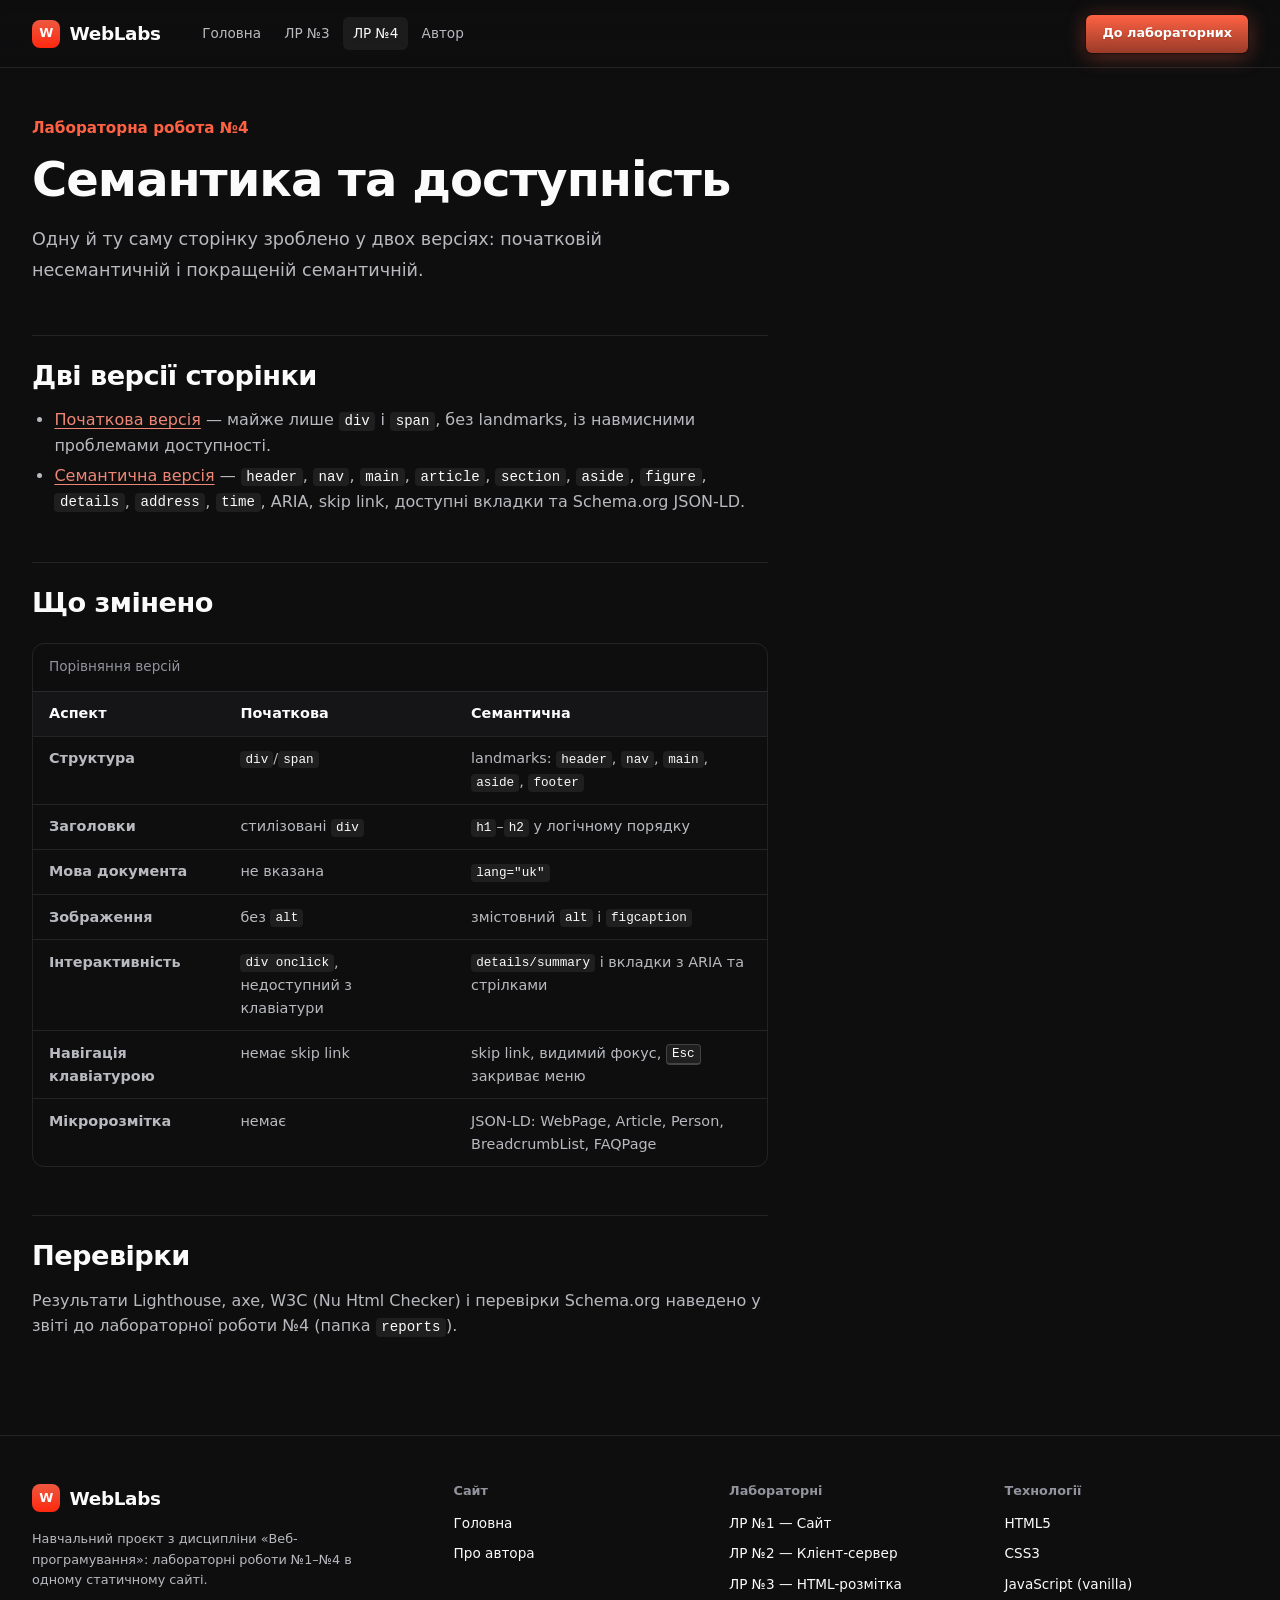
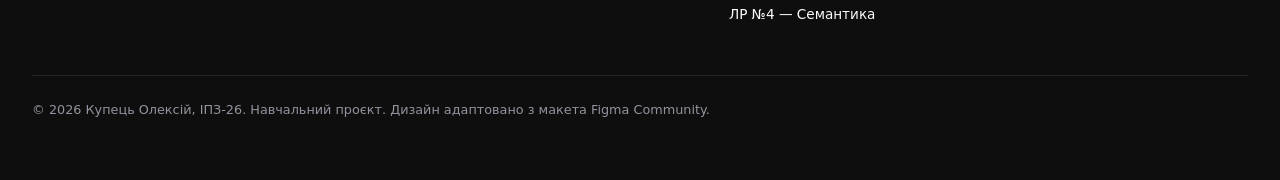
==== labs/lab4/index.html @ 7a98084d "feat(nav): link lab pages from header and home, add lab4 overview, fix logo accessible name" ====
<!DOCTYPE html>
<html lang="uk">
<head>
  <meta charset="utf-8">
  <meta name="viewport" content="width=device-width, initial-scale=1">
  <title>ЛР №4 — Семантика та доступність</title>
  <meta name="description" content="Лабораторна робота №4: несемантична та семантична версії сторінки, ARIA, JSON-LD і аудити.">
  <meta name="theme-color" content="#0e0e0f">
  <link rel="icon" href="../../assets/img/favicon.svg" type="image/svg+xml">
  <link rel="stylesheet" href="../../assets/css/style.css">
  <link rel="stylesheet" href="../../assets/css/article.css">
</head>
<body>
<a class="skip-link" href="#main">Перейти до основного вмісту</a>
<header class="site-header">
  <div class="container">
    <a class="logo" href="../../index.html"><span class="logo-mark" aria-hidden="true">W</span>WebLabs</a>
    <button class="nav-toggle" type="button" aria-expanded="false" aria-controls="primary-nav" aria-label="Меню"><span></span></button>
    <nav class="primary-nav" id="primary-nav" aria-label="Головна навігація">
      <ul class="nav-list"><li><a href="../../index.html">Головна</a></li><li><a href="../../labs/lab3/document.html">ЛР №3</a></li><li><a href="../../labs/lab4/index.html" aria-current="page">ЛР №4</a></li><li><a href="../../about.html">Автор</a></li></ul>
    </nav>
    <div class="header-actions"><a class="btn btn-primary" href="../../index.html#labs">До лабораторних</a></div>
  </div>
</header>
<main id="main" class="doc">
  <div class="container">
    <article class="prose" aria-labelledby="title">
      <header>
        <p class="eyebrow">Лабораторна робота №4</p>
        <h1 id="title">Семантика та доступність</h1>
        <p class="lead">Одну й ту саму сторінку зроблено у двох версіях: початковій несемантичній і покращеній семантичній.</p>
      </header>
      <section aria-labelledby="versions">
        <h2 id="versions">Дві версії сторінки</h2>
        <ul>
          <li><a href="before.html">Початкова версія</a> — майже лише <code>div</code> і <code>span</code>, без landmarks, із навмисними проблемами доступності.</li>
          <li><a href="after.html">Семантична версія</a> — <code>header</code>, <code>nav</code>, <code>main</code>, <code>article</code>, <code>section</code>, <code>aside</code>, <code>figure</code>, <code>details</code>, <code>address</code>, <code>time</code>, ARIA, skip link, доступні вкладки та Schema.org JSON-LD.</li>
        </ul>
      </section>
      <section aria-labelledby="diff">
        <h2 id="diff">Що змінено</h2>
        <div class="table-wrap">
          <table>
            <caption>Порівняння версій</caption>
            <thead><tr><th scope="col">Аспект</th><th scope="col">Початкова</th><th scope="col">Семантична</th></tr></thead>
            <tbody>
              <tr><th scope="row">Структура</th><td><code>div</code>/<code>span</code></td><td>landmarks: <code>header</code>, <code>nav</code>, <code>main</code>, <code>aside</code>, <code>footer</code></td></tr>
              <tr><th scope="row">Заголовки</th><td>стилізовані <code>div</code></td><td><code>h1</code>–<code>h2</code> у логічному порядку</td></tr>
              <tr><th scope="row">Мова документа</th><td>не вказана</td><td><code>lang="uk"</code></td></tr>
              <tr><th scope="row">Зображення</th><td>без <code>alt</code></td><td>змістовний <code>alt</code> і <code>figcaption</code></td></tr>
              <tr><th scope="row">Інтерактивність</th><td><code>div onclick</code>, недоступний з клавіатури</td><td><code>details/summary</code> і вкладки з ARIA та стрілками</td></tr>
              <tr><th scope="row">Навігація клавіатурою</th><td>немає skip link</td><td>skip link, видимий фокус, <kbd>Esc</kbd> закриває меню</td></tr>
              <tr><th scope="row">Мікророзмітка</th><td>немає</td><td>JSON-LD: WebPage, Article, Person, BreadcrumbList, FAQPage</td></tr>
            </tbody>
          </table>
        </div>
      </section>
      <section aria-labelledby="audits">
        <h2 id="audits">Перевірки</h2>
        <p>Результати Lighthouse, axe, W3C (Nu Html Checker) і перевірки Schema.org наведено у звіті до лабораторної роботи №4 (папка <code>reports</code>).</p>
      </section>
    </article>
  </div>
</main>
<footer class="site-footer">
  <div class="container">
    <div class="footer-grid">
      <div>
        <a class="logo" href="../../index.html"><span class="logo-mark" aria-hidden="true">W</span>WebLabs</a>
        <p class="footer-note">Навчальний проєкт з дисципліни «Веб-програмування»: лабораторні роботи №1–№4 в одному статичному сайті.</p>
      </div>
      <div><h2>Сайт</h2><ul><li><a href="../../index.html">Головна</a></li><li><a href="../../about.html">Про автора</a></li></ul></div>
      <div><h2>Лабораторні</h2><ul><li><a href="../../index.html#labs">ЛР №1 — Сайт</a></li><li>ЛР №2 — Клієнт-сервер</li><li><a href="../../labs/lab3/document.html">ЛР №3 — HTML-розмітка</a></li><li><a href="../../labs/lab4/index.html">ЛР №4 — Семантика</a></li></ul></div>
      <div><h2>Технології</h2><ul><li>HTML5</li><li>CSS3</li><li>JavaScript (vanilla)</li></ul></div>
    </div>
    <p class="copyright">© <span id="year">2026</span> Купець Олексій, ІПЗ-26. Навчальний проєкт. Дизайн адаптовано з макета Figma Community.</p>
  </div>
</footer>
<script src="../../assets/js/main.js" defer></script>
</body>
</html>
---- assets/css/style.css ----
/* ==========================================================================
   Веб-програмування — спільні стилі для всіх лабораторних
   Дизайн адаптовано з Figma Community (темна тема, акцент #ff6243, шрифт Inter)
   ========================================================================== */

/* ---------- Design tokens ---------- */
:root {
  --bg: #0e0e0f;
  --bg-elevated: #151517;
  --surface: #1a1a1d;
  --border: rgba(255, 255, 255, 0.09);
  --border-strong: rgba(255, 255, 255, 0.16);
  --text: #fbfbfc;
  --text-muted: #b9babf;
  --text-dim: #92939d;
  --accent: #ff6243;
  --accent-light: #ef8776;
  --accent-dark: #ec5940;
  --accent-deep: #ff280f;
  --success: #3ecf8e;

  --font-sans: "Inter", system-ui, -apple-system, "Segoe UI", Roboto, Arial, sans-serif;
  --font-mono: ui-monospace, "SFMono-Regular", Menlo, Consolas, monospace;

  --radius-sm: 6px;
  --radius-md: 12px;
  --radius-lg: 20px;
  --container: 1216px;
  --header-h: 68px;

  --shadow-accent: 0 0 0 1px rgba(0, 0, 0, 0.2), 0 1px 4px rgba(0, 0, 0, 0.5),
    0 3px 20px rgba(255, 100, 69, 0.4);
}

/* ---------- Reset / base ---------- */
*, *::before, *::after { box-sizing: border-box; }
html { scroll-behavior: smooth; scroll-padding-top: calc(var(--header-h) + 16px); }
body {
  margin: 0;
  background: var(--bg);
  color: var(--text);
  font-family: var(--font-sans);
  font-size: 1rem;
  line-height: 1.6;
  -webkit-font-smoothing: antialiased;
}
img, svg { max-width: 100%; display: block; }
a { color: inherit; text-decoration: none; }
p { margin: 0 0 1em; }
h1, h2, h3, h4 { margin: 0; line-height: 1.15; letter-spacing: -0.02em; }
ul { margin: 0; padding: 0; list-style: none; }
:focus-visible { outline: 2px solid var(--accent); outline-offset: 3px; border-radius: 4px; }

.container { width: min(100% - 2rem, var(--container)); margin-inline: auto; }
.visually-hidden {
  position: absolute; width: 1px; height: 1px; margin: -1px; padding: 0;
  overflow: hidden; clip: rect(0 0 0 0); white-space: nowrap; border: 0;
}
.skip-link {
  position: absolute; left: 1rem; top: -4rem; z-index: 200;
  background: var(--accent); color: #fff; padding: .6rem 1rem; border-radius: var(--radius-sm);
  font-weight: 600; transition: top .15s;
}
.skip-link:focus { top: 1rem; }

/* ---------- Typography helpers ---------- */
.eyebrow { color: var(--accent); font-size: .95rem; font-weight: 600; margin-bottom: .75rem; }
.title-xl { font-size: clamp(2.25rem, 6vw, 3.9rem); font-weight: 600; letter-spacing: -0.035em; line-height: 1.14; }
.title-lg { font-size: clamp(1.8rem, 4vw, 2.9rem); font-weight: 600; letter-spacing: -0.03em; line-height: 1.2; }
.lead { color: var(--text-muted); font-size: 1.1rem; line-height: 1.8; max-width: 38rem; }
.accent-text {
  background: linear-gradient(180deg, var(--accent-dark), var(--accent-deep));
  -webkit-background-clip: text; background-clip: text; color: transparent;
}
.text-center { text-align: center; }
.text-center .lead { margin-inline: auto; }

/* ---------- Buttons ---------- */
.btn {
  display: inline-flex; align-items: center; justify-content: center; gap: .5rem;
  height: 38px; padding: 0 1rem; border-radius: var(--radius-sm);
  font: 600 .8rem/1 var(--font-sans); cursor: pointer; border: 0;
  transition: transform .15s, filter .15s, background .15s;
}
.btn:hover { transform: translateY(-1px); }
.btn-primary {
  color: #fff; box-shadow: var(--shadow-accent); text-shadow: 0 1px 2px rgba(0, 0, 0, .15);
  background: linear-gradient(180deg, rgba(0,0,0,0), rgba(0,0,0,.4)), var(--accent);
}
.btn-primary:hover { filter: brightness(1.08); }
.btn-ghost { color: var(--text); background: rgba(255,255,255,.02); box-shadow: 0 0 0 1px var(--border-strong); }
.btn-ghost:hover { background: rgba(255,255,255,.07); }
.btn-lg { height: 44px; padding: 0 1.4rem; font-size: .9rem; }

/* ---------- Header / nav ---------- */
.site-header {
  position: sticky; top: 0; z-index: 100; height: var(--header-h);
  background: linear-gradient(180deg, rgba(14,14,15,.96), rgba(14,14,15,.8));
  backdrop-filter: blur(10px); border-bottom: 1px solid var(--border);
}
.site-header .container { height: 100%; display: flex; align-items: center; gap: 2rem; }
.logo { display: inline-flex; align-items: center; gap: .6rem; font-weight: 700; font-size: 1.15rem; letter-spacing: -0.02em; }
.logo-mark {
  width: 28px; height: 28px; border-radius: 8px; display: grid; place-items: center;
  background: linear-gradient(180deg, var(--accent-dark), var(--accent-deep)); color: #fff; font-size: .8rem;
}
.nav-list { display: flex; gap: .25rem; }
.nav-list a {
  display: block; padding: .35rem .6rem; border-radius: var(--radius-sm);
  font-size: .85rem; font-weight: 500; color: var(--text-muted); transition: color .15s, background .15s;
}
.nav-list a:hover, .nav-list a[aria-current="page"] { color: var(--text); background: rgba(255,255,255,.06); }
.header-actions { margin-left: auto; display: flex; gap: .75rem; }
.nav-toggle {
  display: none; margin-left: auto; width: 40px; height: 40px; border-radius: var(--radius-sm);
  background: transparent; border: 1px solid var(--border-strong); color: var(--text); cursor: pointer;
}
.nav-toggle span, .nav-toggle span::before, .nav-toggle span::after {
  display: block; width: 18px; height: 2px; background: currentColor; position: relative; margin: auto; transition: .2s;
}
.nav-toggle span::before, .nav-toggle span::after { content: ""; position: absolute; left: 0; }
.nav-toggle span::before { top: -6px; } .nav-toggle span::after { top: 6px; }

/* ---------- Hero ---------- */
.hero { position: relative; padding: 5.5rem 0 4rem; text-align: center; overflow: hidden; isolation: isolate; }
.hero::before {
  content: ""; position: absolute; inset: -20% 0 auto; height: 520px; z-index: -1;
  background: radial-gradient(ellipse at 50% 0%, rgba(255,98,67,.28), transparent 62%);
}
.hero .lead { margin: 1.5rem auto 2rem; }
.hero-actions { display: flex; gap: 1rem; justify-content: center; flex-wrap: wrap; }

.stats { display: grid; grid-template-columns: repeat(3, 1fr); gap: 1rem; margin-top: 4rem; }
.stat { display: flex; flex-direction: column-reverse; padding: 1.25rem; border: 1px solid var(--border); border-radius: var(--radius-md); background: var(--bg-elevated); }
.stat-value { margin: 0; font-size: 1.9rem; font-weight: 600; letter-spacing: -0.03em; }
.stat-label { color: var(--text-dim); font-size: .85rem; }

/* ---------- Sections / cards ---------- */
.section { padding: 5rem 0; border-top: 1px solid var(--border); }
.section-head { margin-bottom: 3rem; }
.card-grid { display: grid; gap: 1rem; grid-template-columns: repeat(4, 1fr); }
.card {
  position: relative; display: flex; flex-direction: column; gap: .6rem; padding: 1.5rem;
  background: var(--bg-elevated); border: 1px solid var(--border); border-radius: var(--radius-md);
  transition: border-color .2s, transform .2s, background .2s;
}
a.card:hover { border-color: rgba(255,98,67,.5); transform: translateY(-3px); background: var(--surface); }
.card-icon {
  width: 44px; height: 44px; border-radius: 10px; display: grid; place-items: center;
  color: var(--accent); background: rgba(255,98,67,.1); border: 1px solid rgba(255,98,67,.25);
  font-weight: 700;
}
.card h3 { font-size: 1.05rem; letter-spacing: -0.01em; }
.card p { color: var(--text-muted); font-size: .9rem; margin: 0; }
.badge {
  align-self: flex-start; margin-top: auto; font-size: .72rem; font-weight: 600; padding: .2rem .55rem;
  border-radius: 999px; border: 1px solid var(--border-strong); color: var(--text-dim);
}
.badge-ok { color: var(--success); border-color: rgba(62,207,142,.4); }
.badge-todo { color: var(--accent-light); border-color: rgba(255,98,67,.35); }

.split { display: grid; grid-template-columns: 1fr 1fr; gap: 3rem; align-items: center; }
.panel { padding: 2rem; border-radius: var(--radius-lg); border: 1px solid var(--border); background: var(--bg-elevated); }
.facts { display: grid; gap: .9rem; }
.facts div { display: flex; justify-content: space-between; gap: 1rem; padding-bottom: .9rem; border-bottom: 1px solid var(--border); font-size: .92rem; }
.facts dt { color: var(--text-dim); }
.facts dd { margin: 0; font-weight: 500; text-align: right; }
.placeholder { color: var(--accent-light); font-style: italic; }

.code-block {
  font: .82rem/1.7 var(--font-mono); padding: 1.25rem; border-radius: var(--radius-md); overflow-x: auto;
  background: #0a0a0b; border: 1px solid var(--border); color: #d6d7dc;
}

/* ---------- CTA / footer ---------- */
.cta {
  margin: 0 auto 4rem; padding: 4rem 1.5rem; text-align: center; border-radius: var(--radius-lg);
  background: linear-gradient(180deg, #ff6a4a, #d9381f); box-shadow: 0 20px 60px rgba(255,98,67,.2);
}
.cta p { color: rgba(255,255,255,.88); margin: 1rem 0 1.75rem; }
.cta .btn { background: #fff; color: #1a0a06; box-shadow: none; text-shadow: none; }
.site-footer { border-top: 1px solid var(--border); padding: 3rem 0; }
.footer-grid { display: grid; grid-template-columns: 1.6fr repeat(3, 1fr); gap: 2rem; }
.footer-grid h2 { font-size: .8rem; color: var(--text-dim); font-weight: 600; letter-spacing: 0; margin-bottom: .9rem; }
.footer-grid li { margin-bottom: .55rem; font-size: .85rem; }
.footer-grid a:hover { color: var(--accent-light); }
.footer-note { color: var(--text-muted); font-size: .8rem; max-width: 22rem; margin-top: 1rem; }
.copyright { margin-top: 2.5rem; padding-top: 1.5rem; border-top: 1px solid var(--border); color: var(--text-dim); font-size: .8rem; }

/* ---------- Reveal animation ---------- */
.reveal { opacity: 0; transform: translateY(16px); transition: opacity .6s, transform .6s; }
.reveal.is-visible { opacity: 1; transform: none; }
@media (prefers-reduced-motion: reduce) {
  html { scroll-behavior: auto; }
  .reveal { opacity: 1; transform: none; transition: none; }
  * { animation: none !important; }
}

/* ---------- Responsive ---------- */
@media (max-width: 1024px) { .card-grid { grid-template-columns: repeat(2, 1fr); } }
@media (max-width: 860px) {
  .nav-toggle { display: block; }
  .header-actions { display: none; }
  .primary-nav {
    position: absolute; inset: var(--header-h) 0 auto 0; background: var(--bg); border-bottom: 1px solid var(--border);
    padding: 1rem; display: none;
  }
  .primary-nav.is-open { display: block; }
  .nav-list { flex-direction: column; }
  .nav-list a { padding: .8rem .75rem; font-size: 1rem; }
  .split { grid-template-columns: 1fr; gap: 2rem; }
  .footer-grid { grid-template-columns: 1fr 1fr; }
}
@media (max-width: 560px) {
  .hero { padding: 3.5rem 0 2.5rem; }
  .stats { grid-template-columns: 1fr; }
  .card-grid { grid-template-columns: 1fr; }
  .section { padding: 3.5rem 0; }
  .footer-grid { grid-template-columns: 1fr; }
}

/* Посилання-заголовки карток */
.card h3 a::after { content: ""; position: absolute; inset: 0; }
.card h3 a:hover { color: var(--accent-light); }
---- assets/css/article.css ----
/* Типографіка навчальних документів (ЛР №3, №4) */
.doc { padding: 3rem 0 5rem; }
.doc-layout { display: grid; grid-template-columns: 260px minmax(0, 1fr); gap: 3rem; align-items: start; }
.doc-toc { position: sticky; top: calc(var(--header-h) + 1.5rem); padding: 1.25rem; border: 1px solid var(--border); border-radius: var(--radius-md); background: var(--bg-elevated); font-size: .9rem; }
.doc-toc h2 { font-size: .8rem; color: var(--text-dim); margin-bottom: .75rem; letter-spacing: 0; }
.doc-toc ol { padding-left: 1.1rem; margin: 0; }
.doc-toc li { margin: .35rem 0; }
.doc-toc a { color: var(--text-muted); } .doc-toc a:hover { color: var(--accent-light); }
.prose { max-width: 46rem; color: var(--text-muted); }
.prose h1 { color: var(--text); font-size: clamp(2rem, 5vw, 3rem); margin-bottom: 1rem; }
.prose h2 { color: var(--text); font-size: 1.7rem; margin: 3rem 0 1rem; padding-top: 1.5rem; border-top: 1px solid var(--border); }
.prose h3 { color: var(--text); font-size: 1.25rem; margin: 2rem 0 .75rem; }
.prose h4 { color: var(--text); font-size: 1.05rem; margin: 1.5rem 0 .5rem; }
.prose h5, .prose h6 { color: var(--text-muted); font-size: .9rem; margin: 1.25rem 0 .4rem; }
.prose strong { color: var(--text); }
.prose a { color: var(--accent-light); text-decoration: underline; text-underline-offset: 3px; }
.prose mark { background: rgba(255, 98, 67, .25); color: var(--text); padding: 0 .2em; border-radius: 3px; }
.prose abbr[title] { text-decoration: underline dotted; cursor: help; }
.prose ul, .prose ol { padding-left: 1.4rem; margin: 0 0 1em; }
.prose ul { list-style: disc; } .prose ol { list-style: decimal; }
.prose li { margin: .3rem 0; } .prose li > ul, .prose li > ol { margin: .3rem 0 0; }
.prose ul ul { list-style: circle; } .prose ul ul ul { list-style: square; }
.prose dt { color: var(--text); font-weight: 600; margin-top: .9rem; } .prose dd { margin: .2rem 0 0 1.2rem; }
.prose blockquote { margin: 1.5rem 0; padding: 1rem 1.25rem; border-left: 3px solid var(--accent); background: var(--bg-elevated); border-radius: 0 var(--radius-md) var(--radius-md) 0; }
.prose blockquote p { margin: 0 0 .5rem; color: var(--text); } .prose blockquote footer { color: var(--text-dim); font-size: .85rem; border: 0; padding: 0; }
.prose :not(pre) > code, .prose kbd, .prose samp, .prose var { font-family: var(--font-mono); font-size: .88em; padding: .1em .4em; border-radius: 4px; background: rgba(255,255,255,.07); color: var(--text); }
.prose kbd { border: 1px solid var(--border-strong); border-bottom-width: 2px; }
.prose pre { margin: 1.25rem 0; }
.prose figure { margin: 2rem 0; } .prose figcaption { color: var(--text-dim); font-size: .85rem; margin-top: .6rem; }
.prose figure img, .prose figure svg { width: 100%; height: auto; border: 1px solid var(--border); border-radius: var(--radius-md); background: var(--bg-elevated); }
.table-wrap { overflow-x: auto; margin: 1.5rem 0; border: 1px solid var(--border); border-radius: var(--radius-md); }
.prose table { width: 100%; border-collapse: collapse; font-size: .9rem; min-width: 32rem; }
.prose caption { caption-side: top; text-align: left; padding: .8rem 1rem; color: var(--text-dim); font-size: .85rem; }
.prose th, .prose td { padding: .65rem 1rem; text-align: left; border-top: 1px solid var(--border); vertical-align: top; }
.prose thead th { color: var(--text); background: var(--bg-elevated); }
.prose tfoot td { color: var(--text-dim); }
.prose details { margin: 1.25rem 0; padding: .9rem 1.1rem; border: 1px solid var(--border); border-radius: var(--radius-md); background: var(--bg-elevated); }
.prose summary { cursor: pointer; color: var(--text); font-weight: 600; }
.prose hr { border: 0; border-top: 1px solid var(--border); margin: 2.5rem 0; }
.prose small { color: var(--text-dim); }
.back-top { display: inline-block; margin-top: .5rem; font-size: .85rem; }
.fn-ref a { text-decoration: none; }
@media (max-width: 900px) { .doc-layout { grid-template-columns: 1fr; gap: 1.5rem; } .doc-toc { position: static; } }

/* Вкладки (ЛР №4) */
.tabs [role="tablist"] { display: flex; gap: .25rem; border-bottom: 1px solid var(--border); }
.tabs [role="tab"] { padding: .6rem 1rem; background: none; border: 0; border-bottom: 2px solid transparent; color: var(--text-muted); font: 600 .9rem var(--font-sans); cursor: pointer; }
.tabs [role="tab"][aria-selected="true"] { color: var(--text); border-bottom-color: var(--accent); }
.tabs [role="tabpanel"] { padding: 1rem 0; }
.aside-note { margin: 1.5rem 0; padding: 1rem 1.25rem; border: 1px dashed var(--border-strong); border-radius: var(--radius-md); }
.aside-note h2, .aside-note h3 { margin: 0 0 .4rem; padding: 0; border: 0; font-size: 1rem; }
.byline { color: var(--text-dim); font-size: .9rem; }
.byline address { display: inline; font-style: normal; }
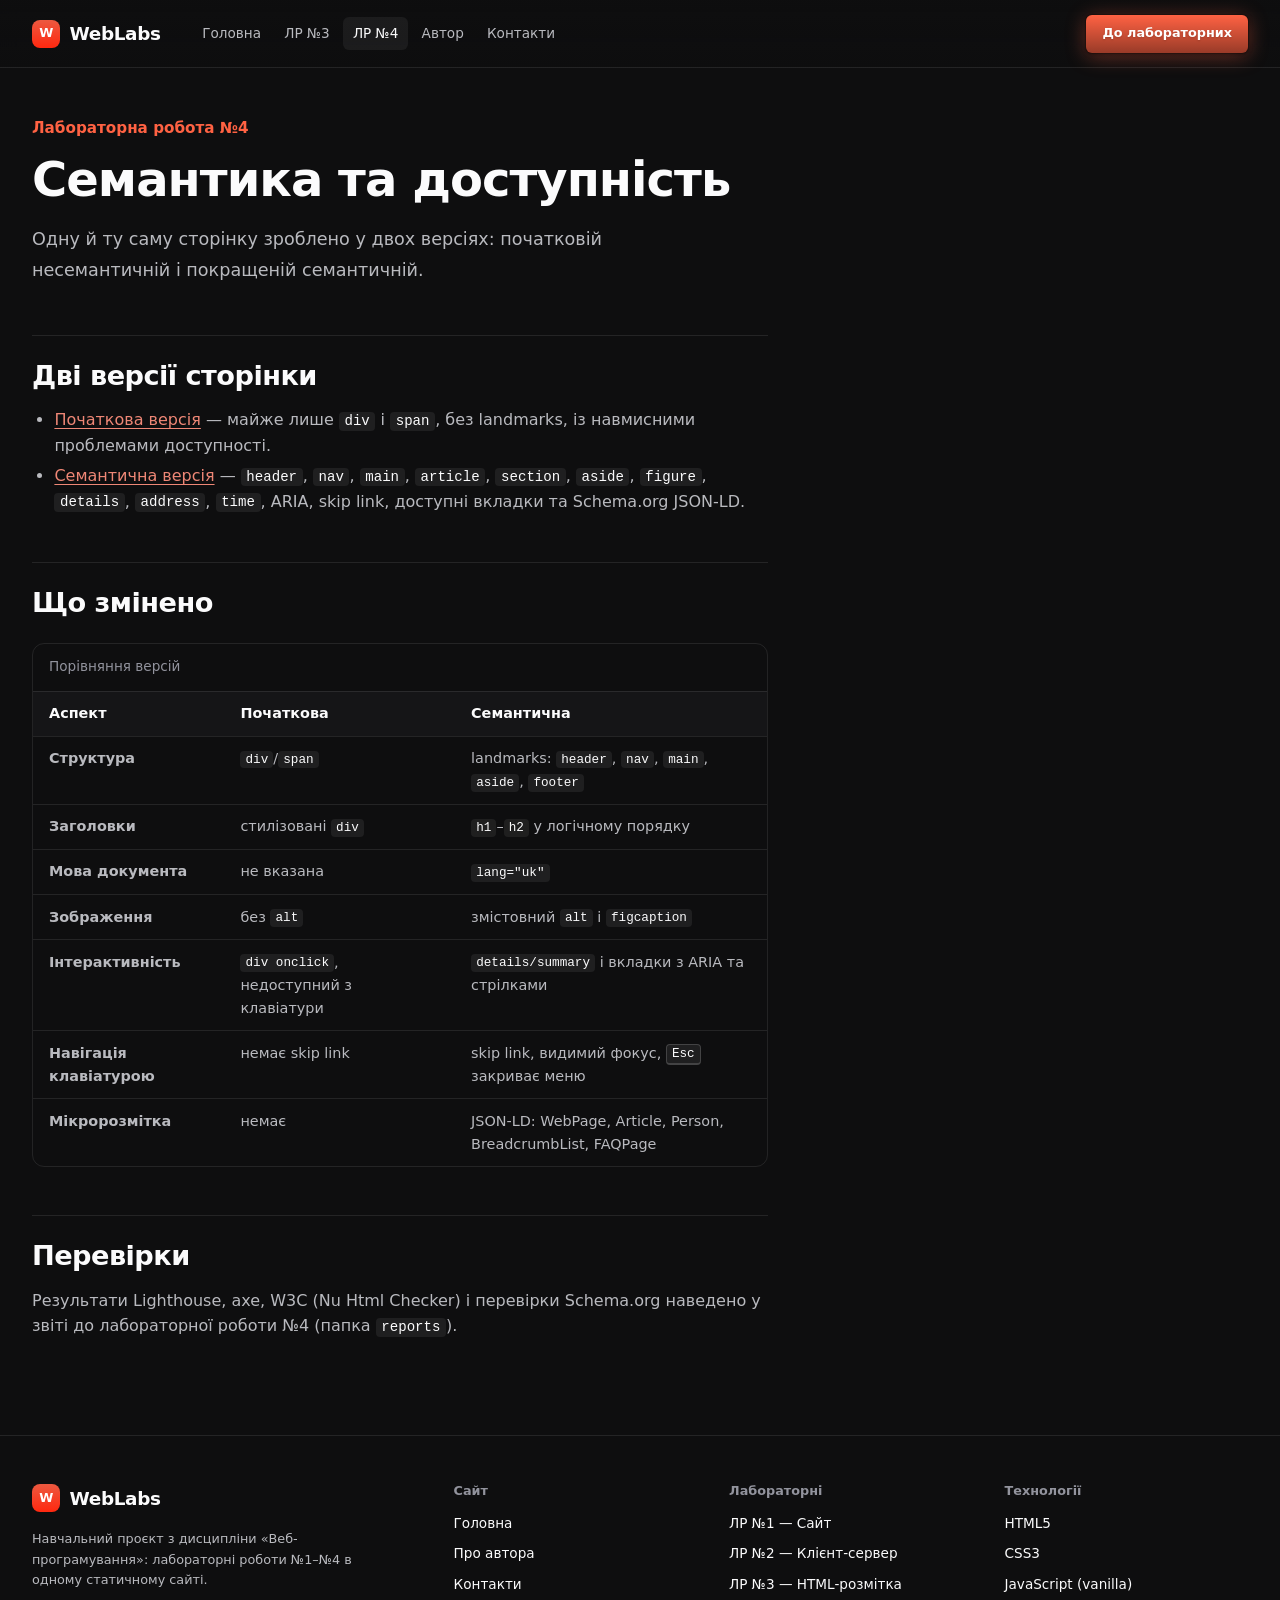
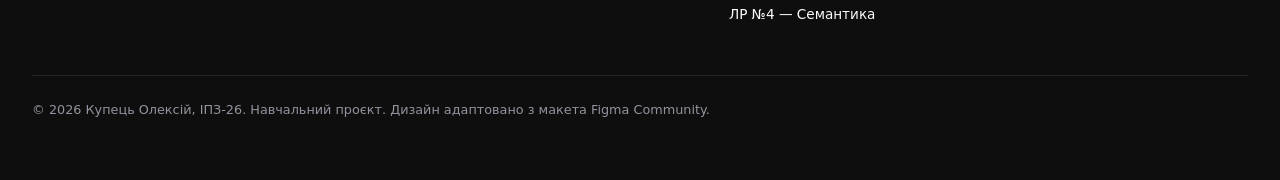
==== commit f7482081: "Додано сторінку контактів і спільну навігацію між усіма сторінками" ====
--- a/labs/lab4/index.html
+++ b/labs/lab4/index.html
@@ -17,7 +17,7 @@
     <a class="logo" href="../../index.html"><span class="logo-mark" aria-hidden="true">W</span>WebLabs</a>
     <button class="nav-toggle" type="button" aria-expanded="false" aria-controls="primary-nav" aria-label="Меню"><span></span></button>
     <nav class="primary-nav" id="primary-nav" aria-label="Головна навігація">
-      <ul class="nav-list"><li><a href="../../index.html">Головна</a></li><li><a href="../../labs/lab3/document.html">ЛР №3</a></li><li><a href="../../labs/lab4/index.html" aria-current="page">ЛР №4</a></li><li><a href="../../about.html">Автор</a></li></ul>
+      <ul class="nav-list"><li><a href="../../index.html">Головна</a></li><li><a href="../../labs/lab3/document.html">ЛР №3</a></li><li><a href="../../labs/lab4/index.html" aria-current="page">ЛР №4</a></li><li><a href="../../about.html">Автор</a></li><li><a href="../../contacts.html">Контакти</a></li></ul>
     </nav>
     <div class="header-actions"><a class="btn btn-primary" href="../../index.html#labs">До лабораторних</a></div>
   </div>
@@ -69,7 +69,7 @@
         <a class="logo" href="../../index.html"><span class="logo-mark" aria-hidden="true">W</span>WebLabs</a>
         <p class="footer-note">Навчальний проєкт з дисципліни «Веб-програмування»: лабораторні роботи №1–№4 в одному статичному сайті.</p>
       </div>
-      <div><h2>Сайт</h2><ul><li><a href="../../index.html">Головна</a></li><li><a href="../../about.html">Про автора</a></li></ul></div>
+      <div><h2>Сайт</h2><ul><li><a href="../../index.html">Головна</a></li><li><a href="../../about.html">Про автора</a></li><li><a href="../../contacts.html">Контакти</a></li></ul></div>
       <div><h2>Лабораторні</h2><ul><li><a href="../../index.html#labs">ЛР №1 — Сайт</a></li><li>ЛР №2 — Клієнт-сервер</li><li><a href="../../labs/lab3/document.html">ЛР №3 — HTML-розмітка</a></li><li><a href="../../labs/lab4/index.html">ЛР №4 — Семантика</a></li></ul></div>
       <div><h2>Технології</h2><ul><li>HTML5</li><li>CSS3</li><li>JavaScript (vanilla)</li></ul></div>
     </div>
--- a/assets/css/style.css
+++ b/assets/css/style.css
@@ -222,3 +222,16 @@
 /* Посилання-заголовки карток */
 .card h3 a::after { content: ""; position: absolute; inset: 0; }
 .card h3 a:hover { color: var(--accent-light); }
+
+/* Запобігає розпиранню grid-колонок довгим вмістом (код, таблиці) */
+.split > * { min-width: 0; }
+
+/* Theme/about blocks (ЛР №1) */
+.title-md { font-size: 1.25rem; line-height: 1.3; margin: 0 0 1rem; }
+.check-list { list-style: none; margin: 0; padding: 0; display: grid; gap: .75rem; }
+.check-list li { position: relative; padding-left: 1.75rem; color: var(--text-muted, #b3b3b3); }
+.check-list li::before { content: "✓"; position: absolute; left: 0; color: var(--accent); font-weight: 700; }
+.prose-block { max-width: 72ch; }
+.prose-block p { margin: 0 0 1rem; color: var(--text-muted, #b3b3b3); line-height: 1.7; }
+address { font-style: normal; }
+.title-lg + .lead, .title-lg + p { margin-top: 1rem; }
--- a/assets/css/article.css
+++ b/assets/css/article.css
@@ -51,3 +51,10 @@
 .aside-note h2, .aside-note h3 { margin: 0 0 .4rem; padding: 0; border: 0; font-size: 1rem; }
 .byline { color: var(--text-dim); font-size: .9rem; }
 .byline address { display: inline; font-style: normal; }
+
+/* Не даємо вмісту (код, таблиці, довгі слова) розпирати сітку */
+.doc-layout > *, .prose { min-width: 0; }
+.doc-layout { grid-template-columns: 260px minmax(0, 1fr); }
+@media (max-width: 900px) { .doc-layout { grid-template-columns: minmax(0, 1fr); } }
+.prose { overflow-wrap: break-word; }
+.prose pre { max-width: 100%; overflow-x: auto; }
